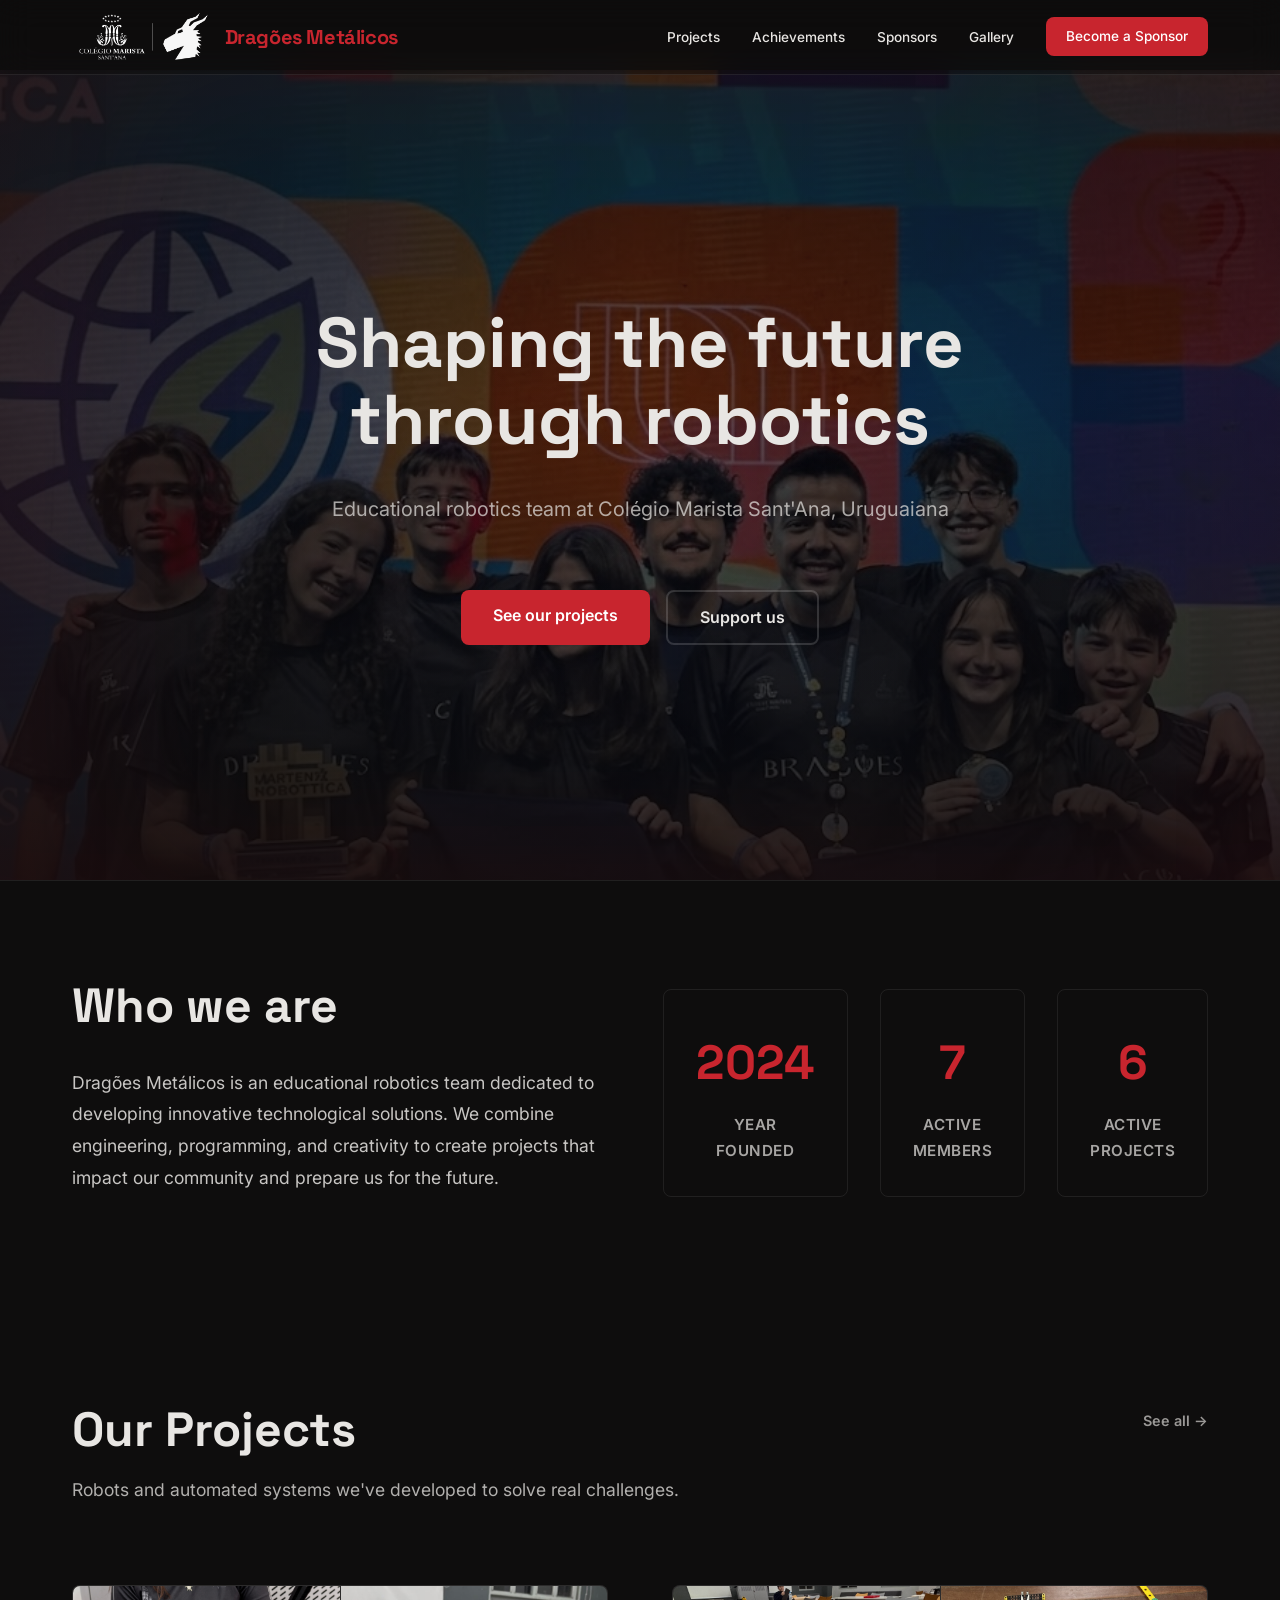
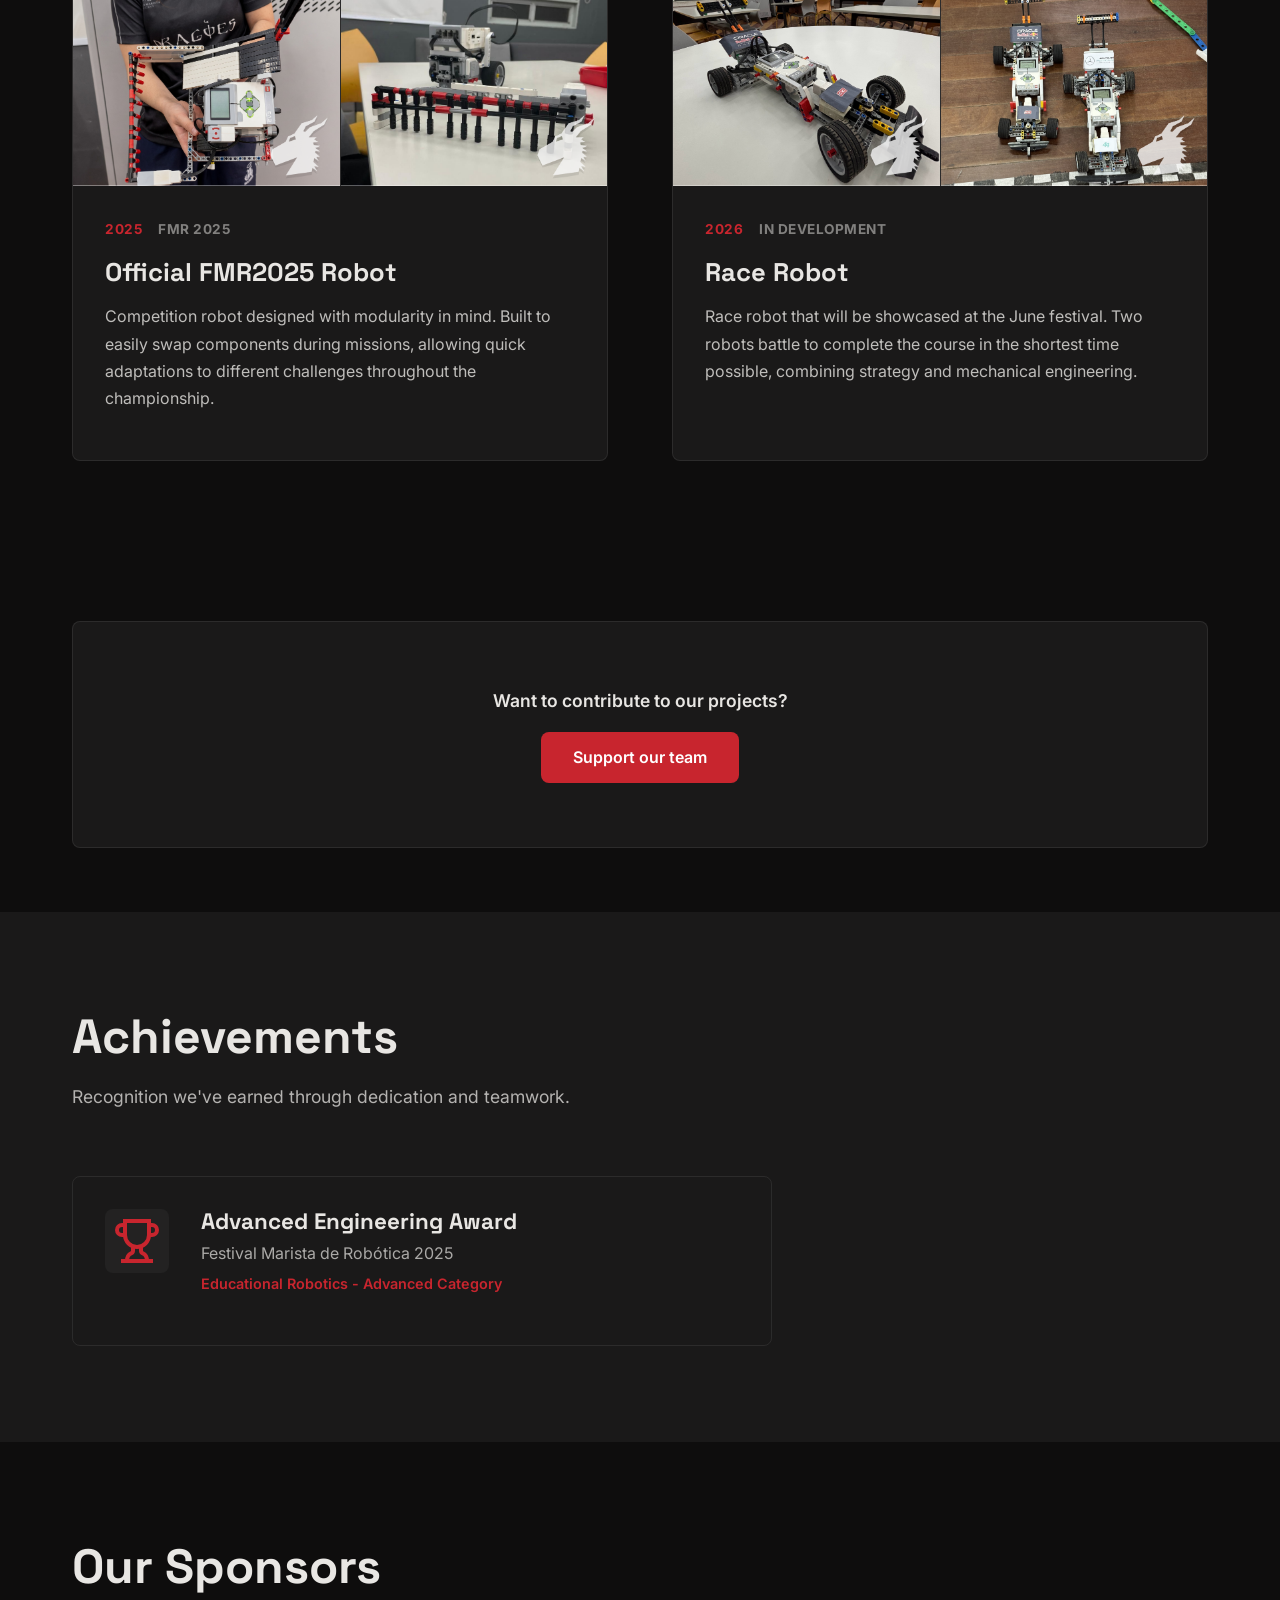
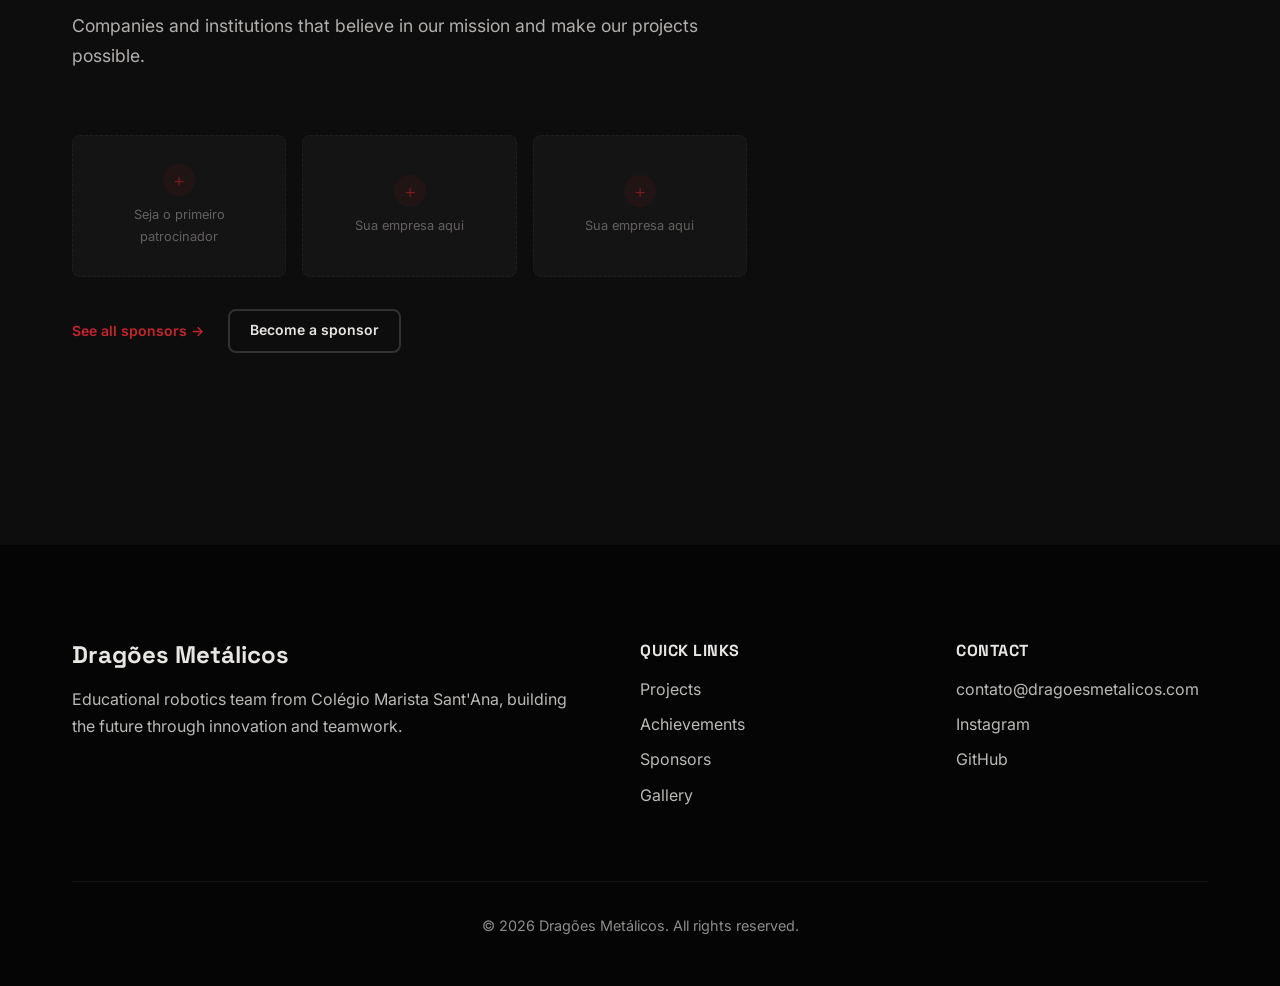
==== index.html @ f0c2a74b "release 2.0 - reestruturação completa do projeto" ====
<!DOCTYPE html>
<html lang="pt-BR">

<head>
    <meta charset="UTF-8">
    <meta name="viewport" content="width=device-width, initial-scale=1.0">
    <title>Dragões Metálicos | Robótica Educacional</title>
    <link rel="preconnect" href="https://fonts.googleapis.com">
    <link rel="preconnect" href="https://fonts.gstatic.com" crossorigin>
    <link
        href="https://fonts.googleapis.com/css2?family=Inter:wght@400;500;600;700&family=Space+Grotesk:wght@500;600;700&display=swap"
        rel="stylesheet">
    <link rel="stylesheet" href="styles.css">
</head>

<body>
    <!-- HEADER -->
    <header class="header">
        <div class="container">
            <nav class="nav">
                <a href="#home" class="logo"><img src="Images/logo/logo+santana2.png" alt="Logo" class="logo-img"
                        onerror="this.style.display='none'">Dragões Metálicos</a>
                <div class="nav-right">
                    <button class="menu-toggle" id="menuToggle" aria-label="Abrir menu" aria-expanded="false"
                        aria-controls="navLinks">
                        <span class="menu-toggle-bar"></span>
                        <span class="menu-toggle-bar"></span>
                        <span class="menu-toggle-bar"></span>
                    </button>
                    <ul class="nav-links" id="navLinks">
                        <li><a href="projects.html" data-en="Projects">Projetos</a></li>
                        <li><a href="#conquistas" data-en="Achievements">Conquistas</a></li>
                        <li><a href="sponsors.html" data-en="Sponsors">Patrocinadores</a></li>
                        <li><a href="gallery.html" data-en="Gallery">Galeria</a></li>
                        <li><a href="sponsors.html" class="nav-cta" data-en="Become a Sponsor">Seja Patrocinador</a>
                        </li>
                    </ul>
                    <div class="geo-badge" id="geoBadge" title="Experiência adaptada automaticamente para sua região / Experience customized for your region.">
                        <span class="geo-icon">🌐</span>
                        <span class="geo-text" id="geoText">Detectando...</span>
                        <span class="geo-status-dot"></span>
                    </div>
                </div>
            </nav>
        </div>
    </header>

    <!-- HERO -->
    <section class="hero" id="home">
        <picture>
            <source media="(max-width: 767px)" srcset="Images/Galeria/mobile-equipe_25.jpg">
            <img src="Images/Galeria/equipe_25.png" alt="Equipe Dragões Metálicos" class="hero-bg-photo">
        </picture>
        <div class="hero-bg-overlay"></div>
        <div class="container">
            <div class="hero-content">
                <h1 class="hero-title" data-en="Shaping the future through robotics">
                    Construindo o futuro através da robótica
                </h1>
                <p class="hero-subtitle" data-en="Educational robotics team at Colégio Marista Sant'Ana, Uruguaiana">
                    Equipe de robótica educacional do Colégio Marista Sant'Ana, Uruguaiana
                </p>
                <div class="hero-cta">
                    <a href="#projetos" class="btn btn-primary" data-en="See our projects">Veja nossos projetos</a>
                    <a href="sponsors.html" class="btn btn-secondary" data-en="Support us">Apoie-nos</a>
                </div>
            </div>
        </div>
    </section>

    <!-- ABOUT -->
    <section class="about">
        <div class="container">
            <div class="about-grid">
                <div class="about-text">
                    <h2 data-en="Who we are">Quem somos</h2>
                    <p
                        data-en="Dragões Metálicos is an educational robotics team dedicated to developing innovative technological solutions. We combine engineering, programming, and creativity to create projects that impact our community and prepare us for the future.">
                        Dragões Metálicos é uma equipe de robótica educacional dedicada ao desenvolvimento de soluções
                        tecnológicas inovadoras. Combinamos engenharia, programação e criatividade para criar projetos
                        que impactam nossa comunidade e nos preparam para o futuro.
                    </p>
                </div>
                <div class="about-stats">
                    <div class="stat-item">
                        <div class="stat-number">2024</div>
                        <div class="stat-label" data-en="Year founded">Ano de fundação</div>
                    </div>
                    <div class="stat-item">
                        <div class="stat-number">7</div>
                        <div class="stat-label" data-en="Active members">Membros ativos</div>
                    </div>
                    <div class="stat-item">
                        <div class="stat-number">6</div>
                        <div class="stat-label" data-en="Active projects">Projetos totais</div>
                    </div>
                </div>
            </div>
        </div>
    </section>


    <!-- PROJECTS -->
    <section class="projects" id="projetos">
        <div class="container">
            <div class="section-header section-header--with-link">
                <div>
                    <h2 class="section-title" data-en="Our Projects">Nossos Projetos</h2>
                    <p class="section-description"
                        data-en="Robots and automated systems we've developed to solve real challenges.">
                        Robôs e sistemas automatizados que desenvolvemos para resolver desafios reais.
                    </p>
                </div>
                <a href="projects.html" class="section-see-all" data-en="See all →">Ver todos →</a>
            </div>

            <div class="projects-grid">
                <!-- Project 1 -->
                <article class="project-card">
                    <div class="project-images">
                        <img src="Images/Galeria/robot_fmr1.png" alt="Visão frontal do robô FMR2025"
                            class="project-image" style="object-fit: cover; width: 100%;">
                        <img src="Images/Galeria/robot_fmr2.png" alt="Detalhe mecânico do robô FMR2025"
                            class="project-image" style="object-fit: cover; width: 100%;">
                    </div>
                    <div class="project-content">
                        <div class="project-meta">
                            <span class="project-year">2025</span>
                            <span class="project-tag">FMR 2025</span>
                        </div>
                        <h3 class="project-title" data-en="Official FMR2025 Robot">Robô oficial FMR2025</h3>
                        <p class="project-description"
                            data-en="Competition robot designed with modularity in mind. Built to easily swap components during missions, allowing quick adaptations to different challenges throughout the championship.">
                            Robô de competição projetado com foco em modularidade. Criado para trocar componentes
                            facilmente durante as missões, permitindo adaptações rápidas aos diferentes desafios do
                            campeonato.
                        </p>
                    </div>
                </article>

                <!-- Project 2 -->
                <article class="project-card">
                    <div class="project-images">
                        <img src="Images/Galeria/robot-f1_1.png" alt="Robô de Corrida F1 na pista" class="project-image"
                            style="object-fit: cover; width: 100%;">
                        <img src="Images/Galeria/robot-f1_2.png" alt="Robô de Corrida F1 em exposição"
                            class="project-image" style="object-fit: cover; width: 100%;">
                    </div>
                    <div class="project-content">
                        <div class="project-meta">
                            <span class="project-year">2026</span>
                            <span class="project-tag" data-en="In development">Em desenvolvimento</span>
                        </div>
                        <h3 class="project-title" data-en="Race Robot">Robô de Corrida</h3>
                        <p class="project-description"
                            data-en="Race robot that will be showcased at the June festival. Two robots battle to complete the course in the shortest time possible, combining strategy and mechanical engineering.">
                            Robô de corrida que será apresentado na festa junina. Dois robôs controlados por controles
                            de videogame correm para completar o percurso no menor tempo possível, combinando estratégia
                            e engenharia mecânica.
                        </p>
                    </div>
                </article>
            </div>

        </div>
    </section>

    <!-- CONTRIBUTE CTA -->
    <section class="contribute-cta-section">
        <div class="container">
            <div class="donors-cta">
                <p data-en="Want to contribute to our projects?">Quer contribuir para nossos projetos?</p>
                <a href="sponsors.html" class="btn btn-primary" data-en="Support our team">Apoie nossa equipe</a>
            </div>
        </div>
    </section>

    <!-- ACHIEVEMENTS -->
    <section class="achievements" id="conquistas">
        <div class="container">
            <div class="section-header">
                <h2 class="section-title" data-en="Achievements">Conquistas</h2>
                <p class="section-description" data-en="Recognition we've earned through dedication and teamwork.">
                    Reconhecimentos que conquistamos através de dedicação e trabalho em equipe.
                </p>
            </div>

            <div class="achievement-card">
                <div class="achievement-icon">
                    <svg width="48" height="48" viewBox="0 0 24 24" fill="none" stroke="currentColor" stroke-width="2">
                        <path d="M6 9H4.5a2.5 2.5 0 0 1 0-5H6"></path>
                        <path d="M18 9h1.5a2.5 2.5 0 0 0 0-5H18"></path>
                        <path d="M4 22h16"></path>
                        <path d="M10 14.66V17c0 .55-.47.98-.97 1.21C7.85 18.75 7 20.24 7 22"></path>
                        <path d="M14 14.66V17c0 .55.47.98.97 1.21C16.15 18.75 17 20.24 17 22"></path>
                        <path d="M18 2H6v7a6 6 0 0 0 12 0V2Z"></path>
                    </svg>
                </div>
                <div class="achievement-content">
                    <h3 class="achievement-title" data-en="Advanced Engineering Award">Prêmio de Engenharia Avançado
                    </h3>
                    <p class="achievement-subtitle">Festival Marista de Robótica 2025</p>
                    <p class="achievement-category" data-en="Educational Robotics - Advanced Category">Robótica
                        Educacional - Categoria Avançado</p>
                </div>
            </div>
        </div>
    </section>

    <!-- SPONSORS -->
    <section class="sponsors" id="patrocinadores">
        <div class="container">
            <div class="section-header">
                <h2 class="section-title" data-en="Our Sponsors">Nossos Patrocinadores</h2>
                <p class="section-description"
                    data-en="Companies and institutions that believe in our mission and make our projects possible.">
                    Empresas e instituições que acreditam em nossa missão e tornam nossos projetos possíveis.
                </p>
            </div>

            <div class="sponsors-flat-grid" id="sponsorsGrid">
                <!--
              COMO ADICIONAR UM PATROCINADOR:
              Substitua um bloco .sponsor-placeholder-card por:

              <a href="https://sitedompatrocinador.com" target="_blank" rel="noopener" class="sponsor-card">
                <img src="caminho/logo.png" alt="Nome do Patrocinador" class="sponsor-logo">
                <span class="sponsor-name">Nome da Empresa</span>
              </a>
            -->
                <a href="sponsors.html" class="sponsor-placeholder-card">
                    <span class="sponsor-plus">+</span>
                    <span>Seja o primeiro patrocinador</span>
                </a>
                <a href="sponsors.html" class="sponsor-placeholder-card">
                    <span class="sponsor-plus">+</span>
                    <span>Sua empresa aqui</span>
                </a>
                <a href="sponsors.html" class="sponsor-placeholder-card">
                    <span class="sponsor-plus">+</span>
                    <span>Sua empresa aqui</span>
                </a>
            </div>

            <div class="sponsors-flat-footer">
                <a href="sponsors.html" class="sponsors-see-all" data-en="See all sponsors →">Ver página de
                    patrocinadores →</a>
                <a href="sponsors.html" class="btn btn-secondary"
                    style="font-size:0.875rem; padding:0.6rem 1.25rem; width:auto;" data-en="Become a sponsor">Quero
                    patrocinar</a>
            </div>
        </div>
    </section>



    <!-- FOOTER -->
    <footer class="footer">
        <div class="container">
            <div class="footer-grid">
                <div class="footer-column">
                    <h3 class="footer-title">Dragões Metálicos</h3>
                    <p
                        data-en="Educational robotics team from Colégio Marista Sant'Ana, building the future through innovation and teamwork.">
                        Equipe de robótica educacional do Colégio Marista Sant'Ana, construindo o futuro através da
                        inovação e trabalho em equipe.
                    </p>
                </div>
                <div class="footer-column">
                    <h4 data-en="Quick Links">Links Rápidos</h4>
                    <ul>
                        <li><a href="#projetos" data-en="Projects">Projetos</a></li>
                        <li><a href="#conquistas" data-en="Achievements">Conquistas</a></li>
                        <li><a href="sponsors.html" data-en="Sponsors">Patrocinadores</a></li>
                        <li><a href="gallery.html" data-en="Gallery">Galeria</a></li>
                    </ul>
                </div>
                <div class="footer-column">
                    <h4 data-en="Contact">Contato</h4>
                    <ul>
                        <li><a href="mailto:contato@dragoesmetalicos.com">contato@dragoesmetalicos.com</a></li>
                        <li><a href="https://www.instagram.com/roboticasantana/" target="_blank"
                                rel="noopener noreferrer" data-en="Instagram">Instagram</a></li>
                        <li><a href="https://github.com/Dragoes-Metalicos" target="_blank" rel="noopener noreferrer"
                                data-en="GitHub">GitHub</a></li>
                    </ul>
                </div>
            </div>
            <div class="footer-bottom">
                <p data-en="© 2026 Dragões Metálicos. All rights reserved.">© 2026 Dragões Metálicos. Todos os direitos
                    reservados.</p>
            </div>
        </div>
    </footer>

    <script src="script.js"></script>
</body>

</html>
---- styles.css ----
/* ================================
   DRAGÕES METÁLICOS - STYLESHEET
   Clean, modern, minimalist design
   ================================ */

:root {
    --color-bg: #0E0D0D;
    --color-surface: #1A1919;
    --color-surface-alt: #232222;
    --color-text: #E8E6E3;
    --color-text-muted: #9A9896;
    --color-primary: #C8252E;
    --color-secondary: #E03A42;
    --color-border: rgba(255, 255, 255, 0.08);
    --color-border-strong: rgba(255, 255, 255, 0.15);

    --font-body: 'Inter', -apple-system, BlinkMacSystemFont, sans-serif;
    --font-display: 'Space Grotesk', -apple-system, BlinkMacSystemFont, sans-serif;

    --spacing-xs: 0.5rem;
    --spacing-sm: 1rem;
    --spacing-md: 2rem;
    --spacing-lg: 4rem;
    --spacing-xl: 6rem;

    --radius: 8px;
    --transition: all 0.3s cubic-bezier(0.4, 0, 0.2, 1);
}

* {
    margin: 0;
    padding: 0;
    box-sizing: border-box;
}

html {
    scroll-behavior: smooth;
}

body {
    font-family: var(--font-body);
    background: var(--color-bg);
    color: var(--color-text);
    line-height: 1.7;
    font-size: 16px;
    overflow-x: hidden;
}

.container {
    max-width: 1200px;
    margin: 0 auto;
    padding: 0 2rem;
}

/* ================================
   TYPOGRAPHY
   ================================ */

h1,
h2,
h3,
h4,
h5,
h6 {
    font-family: var(--font-display);
    font-weight: 700;
    line-height: 1.2;
    color: var(--color-text);
}

h2 {
    font-size: clamp(2rem, 5vw, 3rem);
    margin-bottom: var(--spacing-sm);
}

h3 {
    font-size: clamp(1.5rem, 3vw, 2rem);
}

p {
    margin-bottom: var(--spacing-sm);
}

/* ================================
   HEADER & NAVIGATION
   ================================ */

.header {
    position: fixed;
    top: 0;
    width: 100%;
    background: rgba(14, 13, 13, 0.05);
    backdrop-filter: blur(16px);
    border-bottom: 1px solid var(--color-border);
    z-index: 1000;
    padding: 0.8rem 0;
}

.nav {
    display: flex;
    justify-content: space-between;
    align-items: center;
    gap: var(--spacing-md);
}

.logo {
    font-family: var(--font-display);
    font-size: 1.25rem;
    font-weight: 700;
    color: var(--color-primary);
    text-decoration: none;
    letter-spacing: -0.02em;
    display: inline-flex;
    align-items: center;
    gap: 0.5rem;
}



.logo-img {
    height: 3rem;
    width: auto;
    object-fit: contain;
    border-radius: 4px;
}

.nav-cta-icon {
    height: 16px;
    width: auto;
    object-fit: contain;
    margin-right: 6px;
    vertical-align: middle;
    border-radius: 2px;
}

.nav-right {
    display: flex;
    align-items: center;
    gap: var(--spacing-md);
}

.nav-links {
    display: flex;
    gap: var(--spacing-md);
    list-style: none;
    align-items: center;
}

.nav-links a {
    color: var(--color-text);
    text-decoration: none;
    font-size: 0.85rem;
    font-weight: 500;
    transition: var(--transition);
    position: relative;
}

.nav-links a:hover {
    color: var(--color-primary);
}

/* LIVE Badge */
.live-badge {
    display: inline-flex;
    align-items: center;
    gap: 5px;
    background: #FF1A1A;
    color: #fff;
    font-size: 0.65rem;
    font-weight: 800;
    padding: 2px 8px;
    border-radius: 4px;
    letter-spacing: 1px;
    text-transform: uppercase;
    margin-left: 6px;
    vertical-align: middle;
    position: relative;
    animation: live-glow 2s ease-in-out infinite;
    box-shadow: 0 0 8px rgba(255, 26, 26, 0.6);
}

.live-badge::before {
    content: '';
    width: 6px;
    height: 6px;
    background: #fff;
    border-radius: 50%;
    animation: live-pulse 1.2s ease-in-out infinite;
}

@keyframes live-pulse {

    0%,
    100% {
        opacity: 1;
        transform: scale(1);
    }

    50% {
        opacity: 0.4;
        transform: scale(0.7);
    }
}

@keyframes live-glow {

    0%,
    100% {
        box-shadow: 0 0 8px rgba(255, 26, 26, 0.6);
    }

    50% {
        box-shadow: 0 0 16px rgba(255, 26, 26, 0.9), 0 0 32px rgba(255, 26, 26, 0.4);
    }
}

.nav-links a:not(.nav-cta)::after {
    content: '';
    position: absolute;
    bottom: -4px;
    left: 0;
    width: 0;
    height: 2px;
    background: var(--color-primary);
    transition: width 0.3s ease;
}

.nav-links a:not(.nav-cta):hover::after {
    width: 100%;
}

.nav-cta {
    background: var(--color-primary);
    color: white !important;
    padding: 0.5rem 1.25rem;
    border-radius: var(--radius);
    font-weight: 600;
    display: inline-flex;
    align-items: center;
    gap: 0.4rem;
}

.nav-cta:hover {
    background: var(--color-secondary);
    transform: translateY(-1px);
}

.nav-cta::after {
    display: none;
}

/* ================================
   HAMBURGER MENU TOGGLE
   ================================ */

.menu-toggle {
    display: none;
    flex-direction: column;
    justify-content: center;
    gap: 5px;
    background: transparent;
    border: none;
    cursor: pointer;
    padding: 6px;
    border-radius: var(--radius);
    transition: var(--transition);
    z-index: 1100;
    order: -1;
}

.menu-toggle-bar {
    display: block;
    width: 22px;
    height: 2px;
    background: var(--color-text);
    border-radius: 2px;
    transition: transform 0.35s cubic-bezier(0.4, 0, 0.2, 1), opacity 0.25s ease;
    transform-origin: center;
}

.menu-toggle[aria-expanded="true"] .menu-toggle-bar:nth-child(1) {
    transform: translateY(7px) rotate(45deg);
}

.menu-toggle[aria-expanded="true"] .menu-toggle-bar:nth-child(2) {
    opacity: 0;
    transform: scaleX(0);
}

.menu-toggle[aria-expanded="true"] .menu-toggle-bar:nth-child(3) {
    transform: translateY(-7px) rotate(-45deg);
}

.geo-badge {
    display: none !important;
    align-items: center;
    gap: 8px;
    background: rgba(255, 255, 255, 0.03);
    backdrop-filter: blur(8px);
    border: 1px solid rgba(255, 255, 255, 0.08);
    padding: 0.45rem 0.9rem;
    border-radius: 50px;
    font-family: var(--font-body);
    font-size: 0.85rem;
    font-weight: 500;
    color: var(--color-text);
    transition: var(--transition);
    position: relative;
    box-shadow: 0 4px 12px rgba(0, 0, 0, 0.1);
    user-select: none;
}

.geo-badge:hover {
    border-color: rgba(200, 37, 46, 0.4);
    box-shadow: 0 4px 16px rgba(200, 37, 46, 0.15);
    background: rgba(255, 255, 255, 0.05);
}

.geo-icon {
    font-size: 0.95rem;
    display: flex;
    align-items: center;
    justify-content: center;
}

.geo-text {
    opacity: 0.85;
    font-weight: 500;
}

.geo-status-dot {
    width: 6px;
    height: 6px;
    background-color: #22c55e;
    border-radius: 50%;
    display: inline-block;
    box-shadow: 0 0 8px #22c55e;
    position: relative;
}

.geo-status-dot::after {
    content: '';
    position: absolute;
    top: 50%;
    left: 50%;
    transform: translate(-50%, -50%);
    width: 10px;
    height: 10px;
    background-color: rgba(34, 197, 94, 0.4);
    border-radius: 50%;
    animation: geo-pulse 1.8s infinite ease-in-out;
}

@keyframes geo-pulse {
    0% {
        transform: translate(-50%, -50%) scale(0.6);
        opacity: 1;
    }
    100% {
        transform: translate(-50%, -50%) scale(2);
        opacity: 0;
    }
}

/* ================================
   HERO SECTION
   ================================ */

.hero {
    margin-top: 70px;
    min-height: 90vh;
    display: flex;
    align-items: center;
    padding: var(--spacing-xl) 0;
    position: relative;
    overflow: hidden;
    /* Fallback escuro enquanto sem foto */
    background: linear-gradient(135deg, #0E0D0D 0%, #1a0608 60%, #0E0D0D 100%);
}

/* Foto de fundo do hero */
.hero-bg-photo {
    position: absolute;
    inset: 0;
    width: 100%;
    height: 100%;
    object-fit: cover;
    object-position: center top;
    z-index: 0;
    filter: brightness(0.45) saturate(0.8);
    transition: filter 0.4s ease;
}

/* Gradient overlay — escurece bordas e base, cleareia o centro */
.hero-bg-overlay {
    position: absolute;
    inset: 0;
    z-index: 1;
    background:
        linear-gradient(to bottom,
            rgba(14,13,13,0.55) 0%,
            rgba(14,13,13,0.15) 40%,
            rgba(14,13,13,0.45) 80%,
            rgba(14,13,13,0.80) 100%),
        linear-gradient(to right,
            rgba(14,13,13,0.6) 0%,
            transparent 50%,
            rgba(14,13,13,0.3) 100%);
    /* Tint vermelho sutil nas bordas laterais */
    box-shadow: inset 120px 0 160px rgba(200,37,46,0.06),
                inset -120px 0 160px rgba(200,37,46,0.04);
}

/* Container fica acima do overlay */
.hero .container {
    position: relative;
    z-index: 2;
}

/* Two-column split layout */
.hero-layout {
    display: grid;
    grid-template-columns: 1fr 1fr;
    gap: var(--spacing-lg);
    align-items: center;
    width: 100%;
}

.hero-content {
    max-width: 680px;
    text-align: center;
    margin: 0 auto;
}

.hero-title {
    font-size: clamp(2.5rem, 5.5vw, 4.5rem);
    font-weight: 700;
    line-height: 1.1;
    margin-bottom: var(--spacing-md);
    color: var(--color-text);
}

.hero-subtitle {
    font-size: clamp(1rem, 2vw, 1.25rem);
    color: var(--color-text);
    opacity: 0.7;
    margin-bottom: var(--spacing-lg);
    font-weight: 400;
}

.hero-cta {
    display: flex;
    gap: var(--spacing-sm);
    flex-wrap: wrap;
    justify-content: center;
}

/* Photo side */
.hero-image-wrapper {
    display: flex;
    justify-content: center;
    align-items: center;
}

.hero-image-frame {
    position: relative;
    border-radius: 16px;
    overflow: hidden;
    border: 1px solid var(--color-border-strong);
    box-shadow:
        0 0 0 1px rgba(200, 37, 46, 0.25),
        0 8px 40px rgba(0, 0, 0, 0.6),
        0 0 80px rgba(200, 37, 46, 0.08);
    transition: var(--transition);
    width: 100%;
    max-width: 540px;
}

.hero-image-frame:hover {
    box-shadow:
        0 0 0 1px rgba(200, 37, 46, 0.5),
        0 16px 56px rgba(0, 0, 0, 0.7),
        0 0 120px rgba(200, 37, 46, 0.15);
    transform: translateY(-4px);
}

/* Red glow accent line on top */
.hero-image-frame::before {
    content: '';
    position: absolute;
    top: 0;
    left: 0;
    right: 0;
    height: 3px;
    background: linear-gradient(90deg, transparent, var(--color-primary), transparent);
    z-index: 2;
}

.hero-team-photo {
    width: 100%;
    height: auto;
    display: block;
    aspect-ratio: 4/3;
    object-fit: cover;
}

.hero-image-caption {
    position: absolute;
    bottom: 0;
    left: 0;
    right: 0;
    padding: 0.6rem 1rem;
    background: linear-gradient(to top, rgba(14, 13, 13, 0.92) 0%, transparent 100%);
    font-size: 0.8rem;
    font-weight: 600;
    color: var(--color-text-muted);
    letter-spacing: 0.5px;
    text-align: right;
}

/* ================================
   BUTTONS
   ================================ */

.btn {
    display: inline-block;
    padding: 0.9rem 2rem;
    font-family: var(--font-body);
    font-size: 1rem;
    font-weight: 600;
    text-decoration: none;
    border-radius: var(--radius);
    transition: var(--transition);
    border: none;
    cursor: pointer;
    min-height: 44px;
    line-height: 1.4;
}

.btn-primary {
    background: var(--color-primary);
    color: white;
}

.btn-primary:hover {
    background: var(--color-secondary);
    transform: translateY(-2px);
    box-shadow: 0 4px 12px rgba(106, 16, 21, 0.3);
}

.btn-secondary {
    background: transparent;
    color: var(--color-text);
    border: 2px solid var(--color-border-strong);
}

.btn-secondary:hover {
    border-color: var(--color-primary);
    color: var(--color-primary);
}

.btn-block {
    width: 100%;
    text-align: center;
}

/* ================================
   ABOUT SECTION
   ================================ */

.about {
    padding: var(--spacing-xl) 0;
    border-top: 1px solid var(--color-border);
}

.about-grid {
    display: grid;
    grid-template-columns: 1fr 1fr;
    gap: var(--spacing-lg);
    align-items: center;
}

.about-text h2 {
    margin-bottom: var(--spacing-md);
}

.about-text p {
    font-size: 1.1rem;
    line-height: 1.8;
    opacity: 0.85;
}

.about-stats {
    display: grid;
    grid-template-columns: repeat(3, 1fr);
    gap: var(--spacing-md);
}

.stat-item {
    padding: var(--spacing-md);
    border: 1px solid var(--color-border);
    border-radius: var(--radius);
    text-align: center;
    transition: var(--transition);
}

.stat-item:hover {
    border-color: var(--color-primary);
    background: var(--color-surface);
}

.stat-number {
    font-family: var(--font-display);
    font-size: 3rem;
    font-weight: 700;
    color: var(--color-primary);
    margin-bottom: 0.5rem;
}

.stat-label {
    font-size: 0.95rem;
    opacity: 0.7;
    text-transform: uppercase;
    letter-spacing: 0.5px;
    font-weight: 600;
}

/* ================================
   CONTRIBUTE CTA
   ================================ */

.contribute-cta-section {
    padding: var(--spacing-lg) 0;
}

.contribute-cta-section .donors-cta {
    text-align: center;
    padding: var(--spacing-lg);
    background: var(--color-surface);
    border: 1px solid var(--color-border);
    border-radius: var(--radius);
}

/* ================================
   SECTIONS
   ================================ */

.section-header {
    max-width: 700px;
    margin-bottom: var(--spacing-lg);
}

.section-header--with-link {
    max-width: 100%;
    display: flex;
    justify-content: space-between;
    align-items: flex-start;
    gap: var(--spacing-md);
}

.section-header--with-link > div {
    max-width: 700px;
}

.section-see-all {
    color: var(--color-text-muted);
    text-decoration: none;
    font-size: 0.9rem;
    font-weight: 600;
    white-space: nowrap;
    transition: var(--transition);
    padding-top: 0.5rem;
}

.section-see-all:hover {
    color: var(--color-primary);
}

.section-title {
    font-size: clamp(2rem, 5vw, 3rem);
    margin-bottom: var(--spacing-sm);
}

.section-description {
    font-size: 1.1rem;
    opacity: 0.75;
    line-height: 1.7;
}

/* ================================
   PROJECTS
   ================================ */

.projects {
    padding: var(--spacing-xl) 0;
}

.projects-grid {
    display: grid;
    grid-template-columns: repeat(auto-fit, minmax(500px, 1fr));
    gap: var(--spacing-lg);
}

.project-card {
    border: 1px solid var(--color-border);
    border-radius: var(--radius);
    overflow: hidden;
    transition: var(--transition);
    background: var(--color-surface);
}

.project-card:hover {
    transform: translateY(-4px);
    box-shadow: 0 8px 24px rgba(0, 0, 0, 0.3);
    border-color: var(--color-primary);
}

.project-images {
    display: grid;
    grid-template-columns: 1fr 1fr;
    gap: 1px;
    background: var(--color-border);
}

.project-image {
    aspect-ratio: 4/3;
    display: flex;
    align-items: center;
    justify-content: center;
    position: relative;
}

.project-image::before {
    content: 'Image';
    color: rgba(255, 255, 255, 0.3);
    font-size: 0.9rem;
    font-weight: 600;
}

.project-content {
    padding: var(--spacing-md);
}

.project-meta {
    display: flex;
    gap: var(--spacing-sm);
    margin-bottom: var(--spacing-sm);
}

.project-year,
.project-tag {
    font-size: 0.85rem;
    font-weight: 700;
    text-transform: uppercase;
    letter-spacing: 0.5px;
}

.project-year {
    color: var(--color-primary);
}

.project-tag {
    color: var(--color-text);
    opacity: 0.5;
}

.project-title {
    font-size: 1.6rem;
    margin-bottom: var(--spacing-sm);
}

.project-description {
    opacity: 0.8;
    line-height: 1.7;
}

.projects-footer {
    text-align: center;
    margin-top: var(--spacing-lg);
}

/* ================================
   ACHIEVEMENTS
   ================================ */

.achievements {
    padding: var(--spacing-xl) 0;
    background: var(--color-surface);
}

.achievement-card {
    display: flex;
    gap: var(--spacing-md);
    padding: var(--spacing-md);
    border: 1px solid var(--color-border);
    border-radius: var(--radius);
    align-items: flex-start;
    max-width: 700px;
    transition: var(--transition);
}

.achievement-card:hover {
    border-color: var(--color-primary);
    background: var(--color-surface-alt);
}

.achievement-icon {
    flex-shrink: 0;
    width: 64px;
    height: 64px;
    display: flex;
    align-items: center;
    justify-content: center;
    background: var(--color-surface-alt);
    border-radius: var(--radius);
    color: var(--color-primary);
}

.achievement-content {
    flex: 1;
}

.achievement-title {
    font-size: 1.4rem;
    margin-bottom: 0.3rem;
}

.achievement-subtitle {
    font-size: 1rem;
    opacity: 0.7;
    margin-bottom: 0.3rem;
}

.achievement-category {
    font-size: 0.9rem;
    color: var(--color-primary);
    font-weight: 600;
}

/* ================================
   SPONSORS
   ================================ */

.sponsors {
    padding: var(--spacing-xl) 0;
}

.sponsors-tiers {
    display: flex;
    flex-direction: column;
    gap: var(--spacing-lg);
}

.tier-section {
    border: 1px solid var(--color-border);
    border-radius: var(--radius);
    padding: var(--spacing-md);
    background: var(--color-surface);
}

.tier-title {
    font-size: 1.3rem;
    margin-bottom: var(--spacing-md);
    display: flex;
    align-items: center;
    gap: var(--spacing-sm);
}

.tier-icon {
    font-size: 1.5rem;
}

.sponsors-grid {
    display: grid;
    grid-template-columns: repeat(auto-fill, minmax(200px, 1fr));
    gap: var(--spacing-md);
}

.sponsor-placeholder {
    aspect-ratio: 2/1;
    border: 2px dashed var(--color-border);
    border-radius: var(--radius);
    display: flex;
    align-items: center;
    justify-content: center;
    text-align: center;
    padding: var(--spacing-sm);
    opacity: 0.6;
    transition: var(--transition);
}

.sponsor-placeholder:hover {
    border-color: var(--color-primary);
    opacity: 1;
}

.sponsor-placeholder p {
    font-size: 0.9rem;
    font-weight: 600;
    margin: 0;
}

/* ================================
   DONORS
   ================================ */

.donors {
    padding: var(--spacing-xl) 0;
    background: var(--color-surface);
}

.donors-table-container {
    overflow-x: auto;
    border: 1px solid var(--color-border);
    border-radius: var(--radius);
    margin-bottom: var(--spacing-md);
}

.donors-table {
    width: 100%;
    border-collapse: collapse;
    background: var(--color-surface);
}

.donors-table thead {
    background: var(--color-surface-alt);
    border-bottom: 1px solid var(--color-border);
}

.donors-table th {
    padding: var(--spacing-sm) var(--spacing-md);
    text-align: left;
    font-weight: 700;
    font-size: 0.9rem;
    text-transform: uppercase;
    letter-spacing: 0.5px;
}

.donors-table td {
    padding: var(--spacing-sm) var(--spacing-md);
    border-bottom: 1px solid var(--color-border);
}

.donors-table tbody tr:last-child td {
    border-bottom: none;
}

.donors-table tbody tr:hover {
    background: var(--color-surface-alt);
}

.loading-message {
    text-align: center;
    opacity: 0.6;
    font-style: italic;
}

.donors-cta {
    text-align: center;
    padding: var(--spacing-md);
    background: var(--color-surface-alt);
    border-radius: var(--radius);
}

.donors-cta p {
    margin-bottom: var(--spacing-sm);
    font-size: 1.1rem;
    font-weight: 600;
}

/* ================================
   BECOME A SPONSOR
   ================================ */

.become-sponsor {
    padding: var(--spacing-xl) 0;
}

.sponsor-form-wrapper {
    max-width: 700px;
    margin: 0 auto;
}

.sponsor-form-header {
    text-align: center;
    margin-bottom: var(--spacing-lg);
}

.sponsor-form-header h2 {
    margin-bottom: var(--spacing-sm);
}

.sponsor-form-header p {
    font-size: 1.1rem;
    opacity: 0.75;
}

.sponsor-form {
    background: var(--color-surface);
    padding: var(--spacing-lg);
    border: 1px solid var(--color-border);
    border-radius: var(--radius);
}

.form-row {
    display: grid;
    grid-template-columns: 1fr 1fr;
    gap: var(--spacing-md);
}

.form-group {
    margin-bottom: var(--spacing-md);
}

.form-group label {
    display: block;
    margin-bottom: var(--spacing-xs);
    font-weight: 600;
    font-size: 0.95rem;
}

.form-group input,
.form-group select,
.form-group textarea {
    width: 100%;
    padding: 0.8rem;
    border: 1px solid var(--color-border-strong);
    border-radius: var(--radius);
    font-family: var(--font-body);
    font-size: 1rem;
    /* ≥16px prevents iOS auto-zoom */
    transition: var(--transition);
    background: var(--color-surface-alt);
    color: var(--color-text);
    min-height: 44px;
    /* touch-friendly tap target */
}

.form-group input:focus,
.form-group select:focus,
.form-group textarea:focus {
    outline: none;
    border-color: var(--color-primary);
    box-shadow: 0 0 0 3px rgba(106, 16, 21, 0.1);
}

.form-group textarea {
    resize: vertical;
}

/* ================================
   FOOTER
   ================================ */

.footer {
    background: #050505;
    color: var(--color-text);
    padding: var(--spacing-xl) 0 var(--spacing-md);
    margin-top: var(--spacing-xl);
}

.footer-grid {
    display: grid;
    grid-template-columns: 2fr 1fr 1fr;
    gap: var(--spacing-lg);
    margin-bottom: var(--spacing-lg);
}

.footer-title {
    font-family: var(--font-display);
    font-size: 1.5rem;
    color: var(--color-text);
    margin-bottom: var(--spacing-sm);
}

.footer-column h4 {
    margin-bottom: var(--spacing-sm);
    font-size: 1rem;
    text-transform: uppercase;
    letter-spacing: 0.5px;
    color: var(--color-text);
}

.footer-column p {
    opacity: 0.8;
    line-height: 1.7;
}

.footer-column ul {
    list-style: none;
}

.footer-column ul li {
    margin-bottom: 0.5rem;
}

.footer-column a {
    color: var(--color-text);
    text-decoration: none;
    opacity: 0.8;
    transition: var(--transition);
}

.footer-column a:hover {
    opacity: 1;
    color: white;
}

.footer-bottom {
    padding-top: var(--spacing-md);
    border-top: 1px solid rgba(255, 255, 255, 0.1);
    text-align: center;
    opacity: 0.6;
    font-size: 0.9rem;
}

/* ================================
   TEAM PHOTO SECTION
   ================================ */

.team-photo-section {
  padding: var(--spacing-xl) 0;
  border-top: 1px solid var(--color-border);
}

.team-photo-wrapper {
  border-radius: 12px;
  overflow: hidden;
  border: 1px solid var(--color-border);
  background: var(--color-surface);
}

.team-photo {
  margin: 0;
  position: relative;
}

.team-photo img {
  width: 100%;
  display: block;
  max-height: 540px;
  object-fit: cover;
  filter: brightness(0.9);
  transition: filter 0.4s ease;
}

.team-photo:hover img {
  filter: brightness(1);
}

.team-photo-caption {
  position: absolute;
  bottom: 0; left: 0; right: 0;
  background: linear-gradient(to top, rgba(0,0,0,0.75) 0%, transparent 100%);
  padding: 2rem;
  display: flex;
  align-items: flex-end;
  justify-content: space-between;
  flex-wrap: wrap;
  gap: 0.75rem;
}

.team-photo-title {
  display: block;
  font-family: var(--font-display);
  font-size: 1.15rem;
  font-weight: 700;
  color: #fff;
}

.team-photo-sub {
  display: block;
  font-size: 0.8rem;
  color: rgba(255,255,255,0.65);
  margin-top: 3px;
}

.team-photo-link {
  font-size: 0.8rem;
  color: rgba(255,255,255,0.75);
  text-decoration: none;
  border: 1px solid rgba(255,255,255,0.3);
  padding: 6px 14px;
  border-radius: 20px;
  transition: var(--transition);
  white-space: nowrap;
}

.team-photo-link:hover {
  background: rgba(255,255,255,0.1);
  color: #fff;
}

.team-photo-placeholder {
  min-height: 320px;
  display: flex;
  flex-direction: column;
  align-items: center;
  justify-content: center;
  gap: 1rem;
  color: var(--color-text-muted);
  font-size: 0.9rem;
  text-align: center;
  padding: 3rem 2rem;
}

.team-photo-placeholder p {
  opacity: 0.6;
  line-height: 1.6;
  margin: 0;
}

.team-photo-placeholder code {
  background: var(--color-surface-alt);
  padding: 2px 7px;
  border-radius: 4px;
  font-size: 0.8rem;
  color: var(--color-primary);
}

/* ================================
   SPONSORS — FLAT GRID (sem tiers)
   ================================ */

.sponsors-flat-grid {
  display: grid;
  grid-template-columns: repeat(auto-fill, minmax(180px, 1fr));
  gap: 1rem;
  margin-bottom: var(--spacing-md);
}

.sponsor-card {
  background: var(--color-surface);
  border: 1px solid var(--color-border);
  border-radius: var(--radius);
  padding: 1.75rem 1.25rem;
  display: flex;
  flex-direction: column;
  align-items: center;
  justify-content: center;
  gap: 0.75rem;
  text-decoration: none;
  transition: var(--transition);
  min-height: 120px;
}

.sponsor-card:hover {
  border-color: var(--color-primary);
  background: var(--color-surface-alt);
  transform: translateY(-2px);
}

.sponsor-logo {
  max-width: 120px;
  max-height: 52px;
  object-fit: contain;
  filter: grayscale(1) brightness(0.75);
  transition: filter 0.3s ease;
}

.sponsor-card:hover .sponsor-logo {
  filter: grayscale(0) brightness(1);
}

.sponsor-name {
  font-family: var(--font-display);
  font-size: 0.85rem;
  font-weight: 600;
  color: var(--color-text-muted);
  text-align: center;
  transition: color 0.3s;
}

.sponsor-card:hover .sponsor-name {
  color: var(--color-text);
}

.sponsor-placeholder-card {
  background: var(--color-surface);
  border: 1px dashed var(--color-border);
  border-radius: var(--radius);
  padding: 1.75rem 1.25rem;
  display: flex;
  flex-direction: column;
  align-items: center;
  justify-content: center;
  gap: 0.5rem;
  text-decoration: none;
  min-height: 120px;
  transition: var(--transition);
  color: var(--color-text-muted);
  font-size: 0.8rem;
  text-align: center;
  opacity: 0.6;
}

.sponsor-placeholder-card:hover {
  border-color: var(--color-primary);
  opacity: 1;
}

.sponsor-plus {
  width: 32px;
  height: 32px;
  border-radius: 50%;
  background: rgba(200, 37, 46, 0.12);
  display: flex;
  align-items: center;
  justify-content: center;
  color: var(--color-primary);
  font-size: 1.2rem;
  font-weight: 300;
  line-height: 1;
}

.sponsors-flat-footer {
  display: flex;
  align-items: center;
  gap: 1.5rem;
  flex-wrap: wrap;
  margin-top: var(--spacing-sm);
}

.sponsors-see-all {
  font-size: 0.875rem;
  color: var(--color-primary);
  text-decoration: none;
  font-weight: 600;
  transition: var(--transition);
}

.sponsors-see-all:hover {
  text-decoration: underline;
}

/* ================================
   RESPONSIVE
   ================================ */

@media (max-width: 968px) {
    .about-grid {
        grid-template-columns: 1fr;
    }

    .projects-grid {
        grid-template-columns: 1fr;
    }

    /* Stats: horizontal row on mobile */
    .about-stats {
        display: flex;
        justify-content: center;
        gap: var(--spacing-sm);
    }

    .stat-item {
        padding: var(--spacing-sm);
        flex: 0 1 auto;
        min-width: 0;
    }

    .stat-number {
        font-size: 2rem;
    }

    .stat-label {
        font-size: 0.75rem;
    }

    .footer-grid {
        grid-template-columns: 1fr;
    }
}

@media (max-width: 768px) {
    .container {
        padding: 0 1rem;
    }

    /* ── Hamburger visible, links hidden by default ── */
    .menu-toggle {
        display: flex;
    }

    .nav-links {
        display: none;
        flex-direction: column;
        position: absolute;
        top: 100%;
        left: 0;
        right: 0;
        background: rgba(14, 13, 13, 0.98);
        backdrop-filter: blur(16px);
        border-bottom: 1px solid var(--color-border);
        padding: var(--spacing-sm) 0;
        gap: 0;
        z-index: 999;
    }

    .nav-links.is-open {
        display: flex;
    }

    .nav-links li {
        width: 100%;
    }

    .nav-links li a {
        display: flex;
        align-items: center;
        padding: 0.85rem 1.5rem;
        font-size: 1rem;
        border-bottom: 1px solid var(--color-border);
        min-height: 44px;
    }

    .nav-links li:last-child a {
        border-bottom: none;
    }

    .nav-links a:not(.nav-cta)::after {
        display: none;
        /* hide underline animation inside menu */
    }

    .nav-cta {
        margin: 0.5rem 1.5rem;
        text-align: center;
        justify-content: center;
    }

    /* ── Hero ── */
    .hero {
        margin-top: 65px;
        min-height: 70vh;
        padding: var(--spacing-lg) 0;
    }

    .hero-bg-photo {
        object-fit: contain;
        object-position: center center;
        background: #0E0D0D;
        filter: brightness(0.5) saturate(0.85);
    }

    .hero-cta {
        flex-direction: column;
    }

    /* Only full-width inside hero CTA, not globally every btn */
    .hero-cta .btn {
        width: 100%;
        text-align: center;
    }

    /* ── Form ── */
    .form-row {
        grid-template-columns: 1fr;
    }

    .sponsor-form {
        padding: var(--spacing-md);
    }

    /* ── Stats: keep horizontal on small phones ── */
    .about-stats {
        gap: 0.5rem;
    }

    .stat-item {
        padding: 0.6rem 0.5rem;
    }

    .stat-number {
        font-size: 1.6rem;
    }

    .stat-label {
        font-size: 0.65rem;
    }

    /* ── Team photo ── */
    .team-photo-caption {
        padding: 1rem;
        flex-direction: column;
        align-items: flex-start;
    }

    /* ── Sponsors flat ── */
    .sponsors-flat-grid {
        grid-template-columns: repeat(auto-fill, minmax(140px, 1fr));
    }

    .sponsors-flat-footer {
        flex-direction: column;
        align-items: flex-start;
    }
}

@media (max-width: 600px) {
    .projects-grid {
        grid-template-columns: 1fr;
    }

    /* Stack stats into single column on very small screens */
    .about-stats {
        grid-template-columns: 1fr;
    }

    .about-stats .stat-item:last-child {
        grid-column: auto;
    }

    /* Ensure table never overflows */
    .donors-table-container {
        -webkit-overflow-scrolling: touch;
    }
}
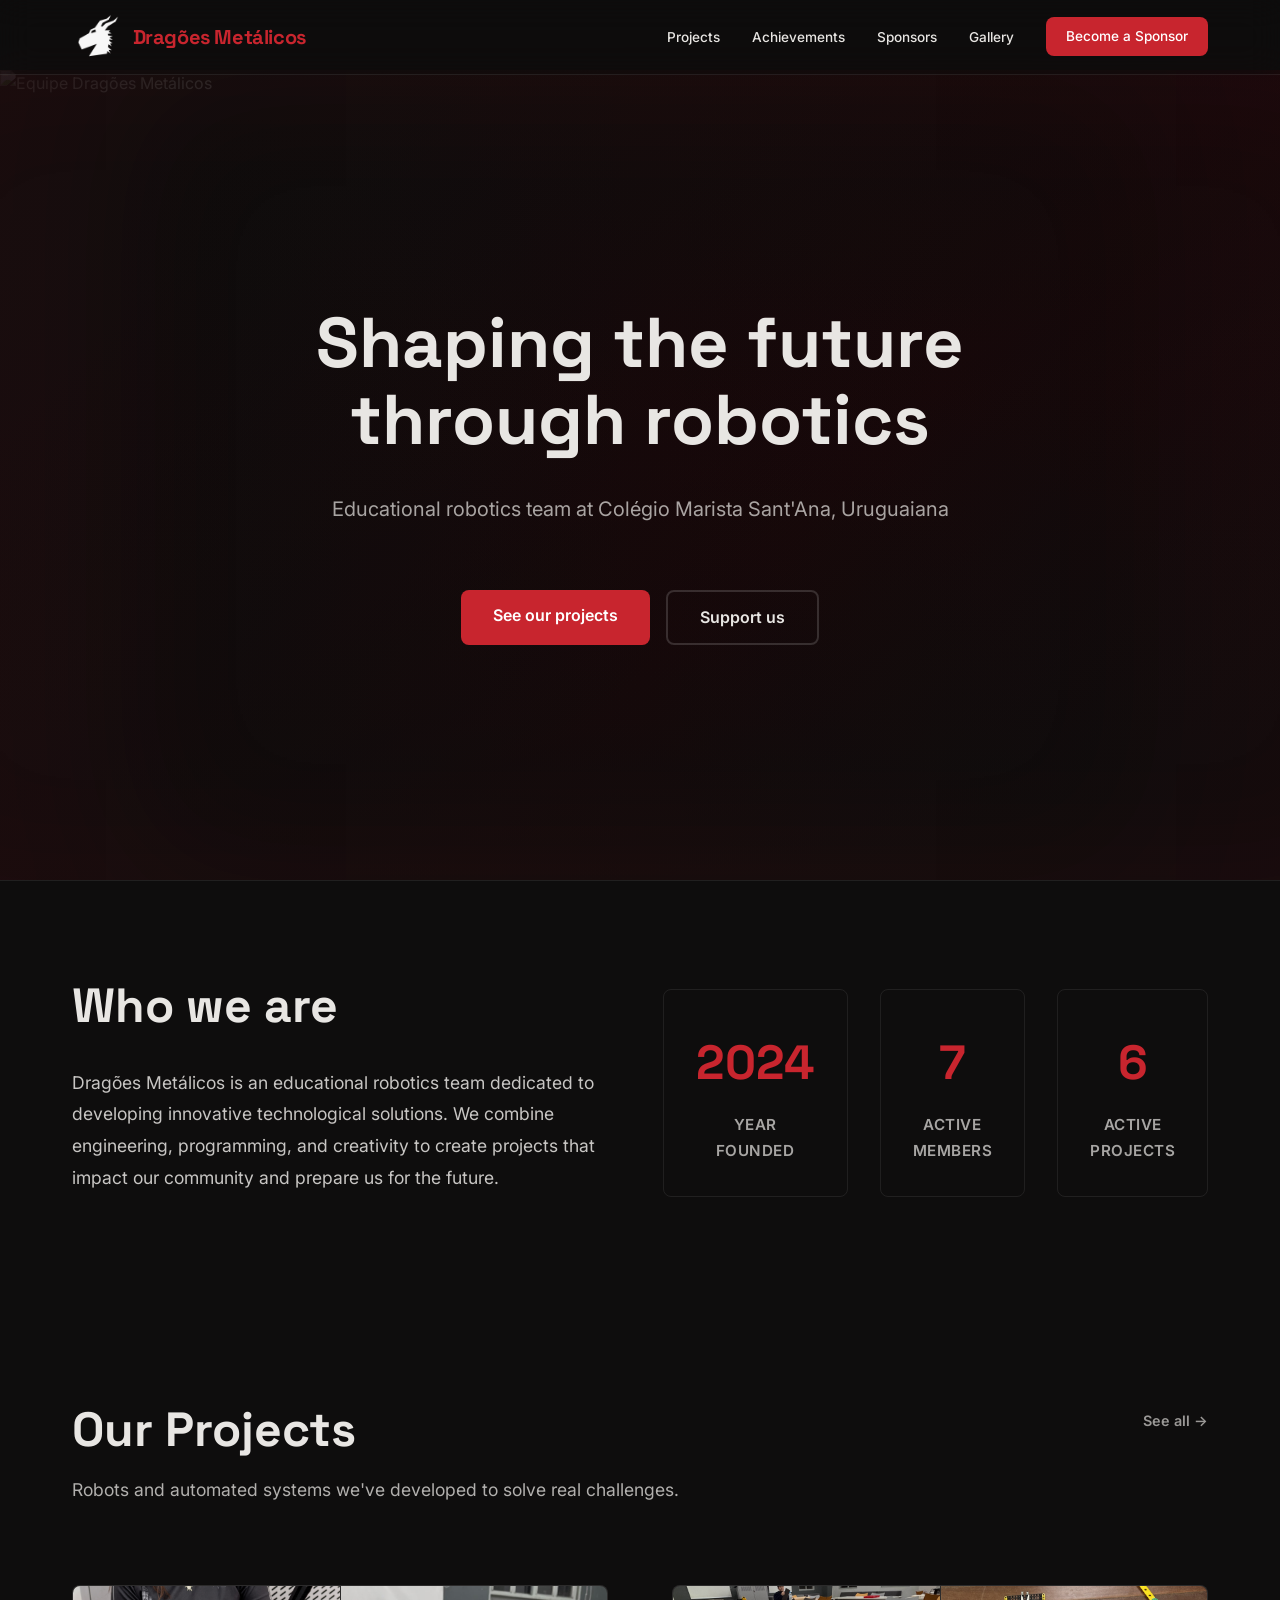
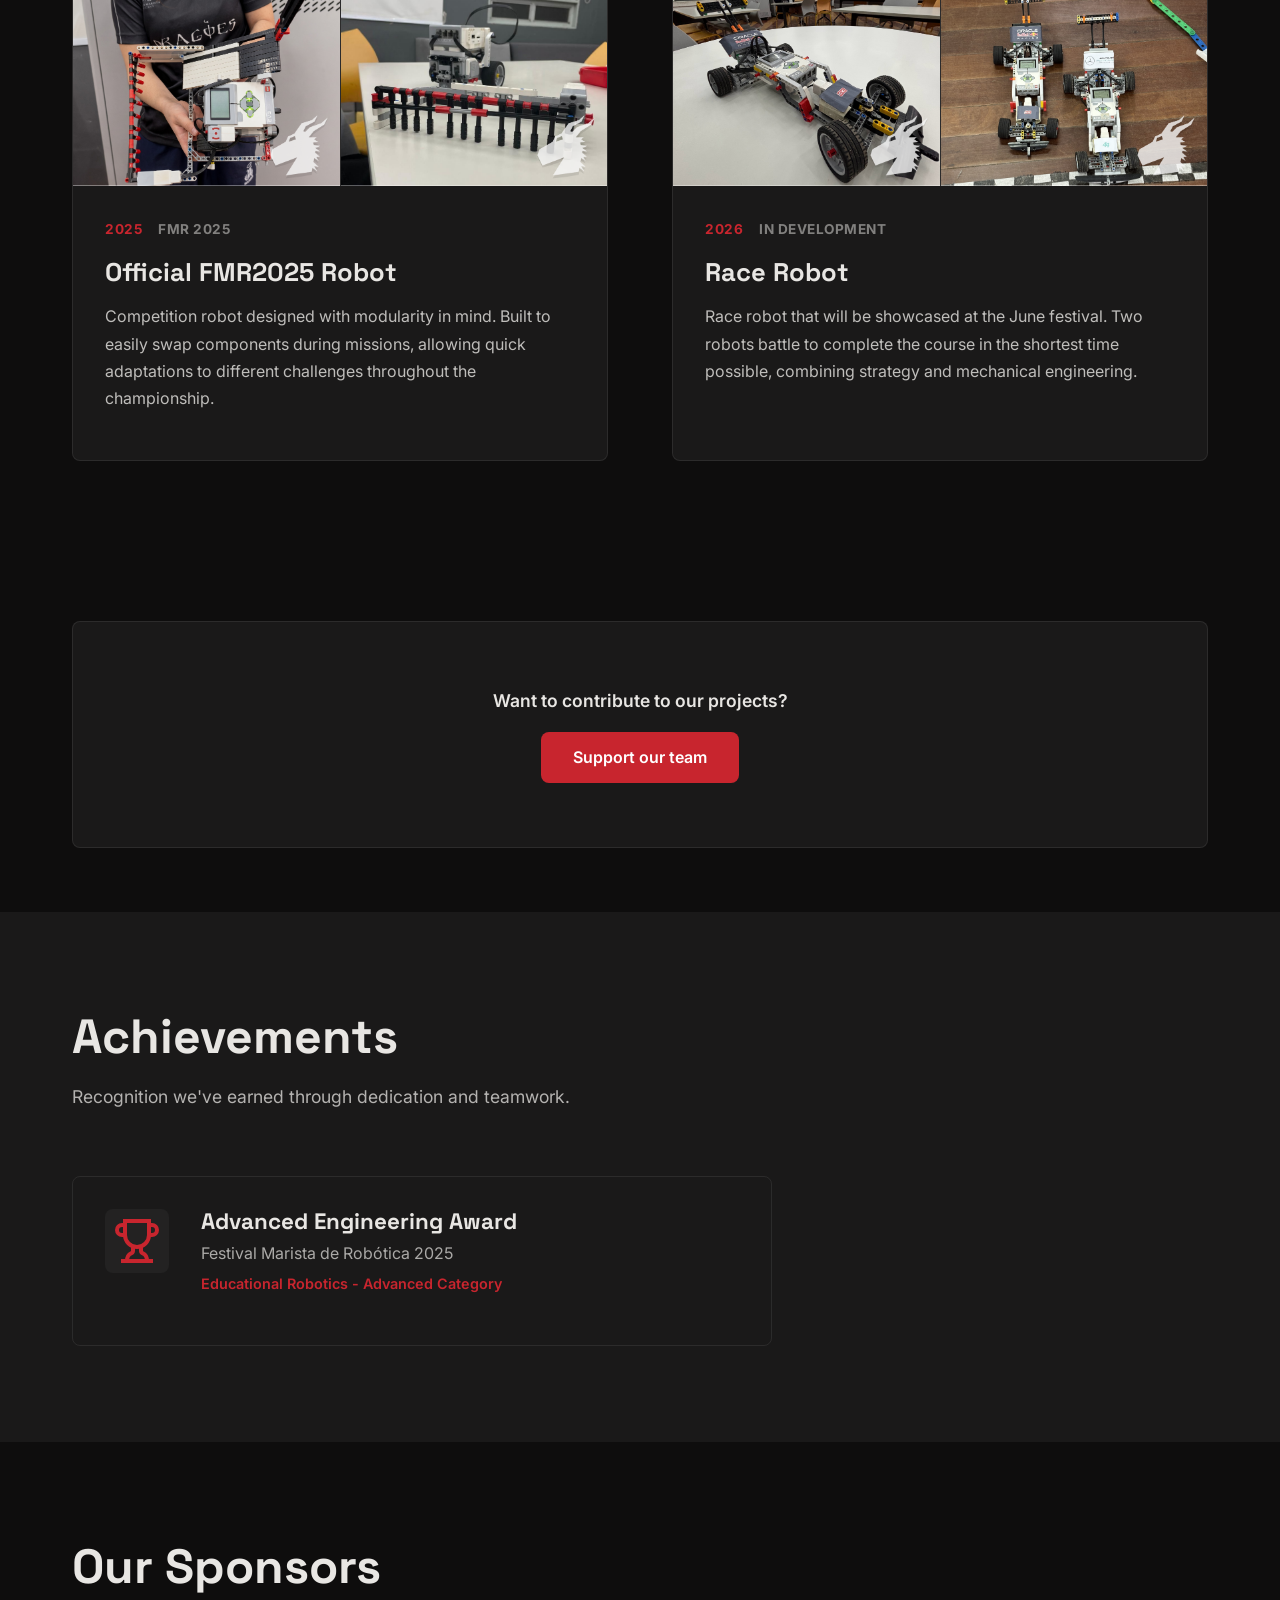
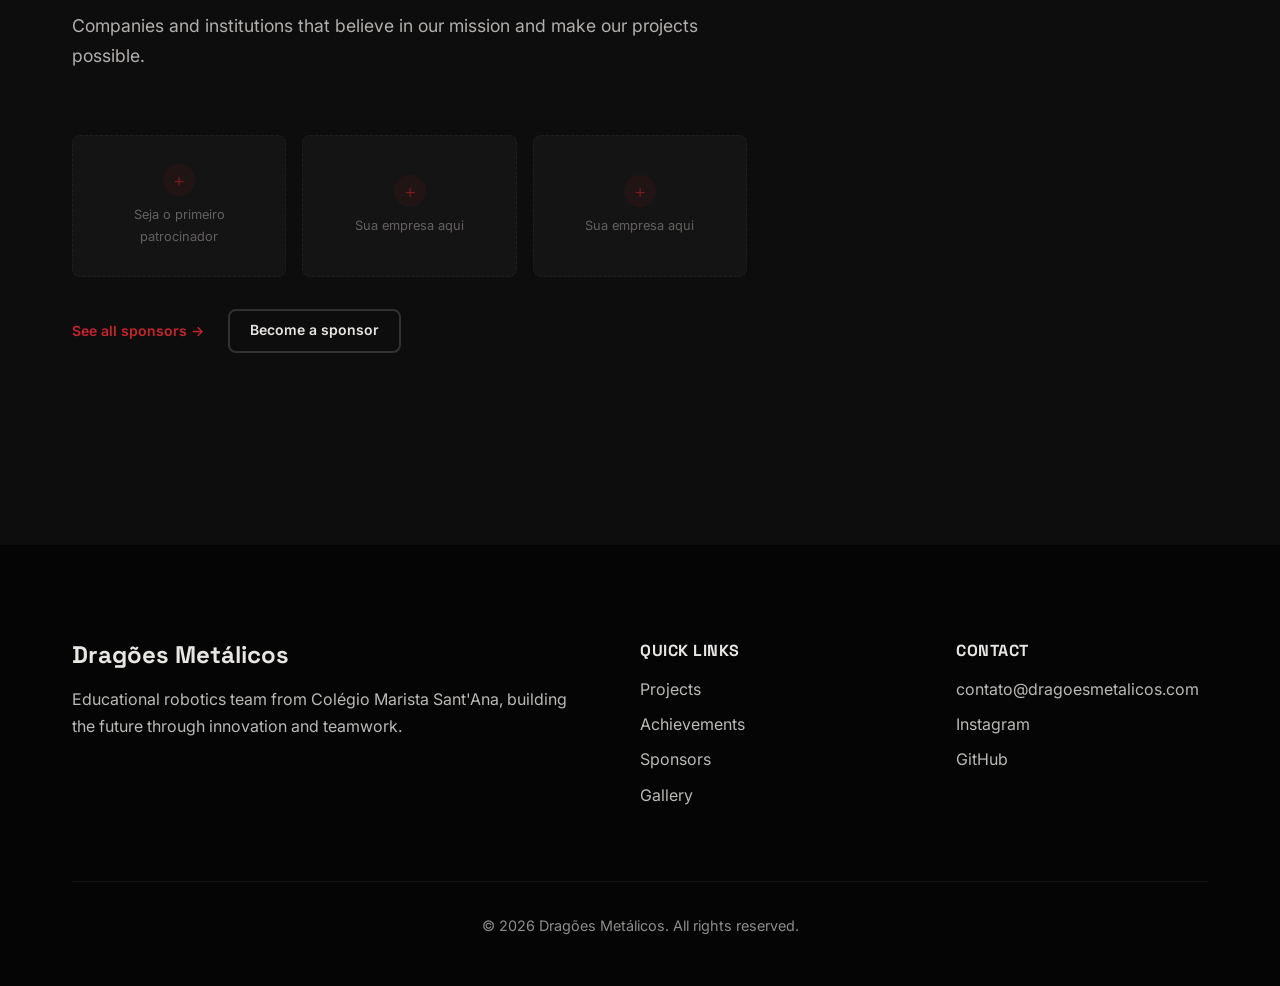
==== commit 94b6081a: "update: atualizações no conteúdo do site" ====
--- a/index.html
+++ b/index.html
@@ -18,7 +18,7 @@
     <header class="header">
         <div class="container">
             <nav class="nav">
-                <a href="#home" class="logo"><img src="Images/logo/logo+santana2.png" alt="Logo" class="logo-img"
+                <a href="#home" class="logo"><img src="Images/logo/logo_png.png" alt="Logo" class="logo-img"
                         onerror="this.style.display='none'">Dragões Metálicos</a>
                 <div class="nav-right">
                     <button class="menu-toggle" id="menuToggle" aria-label="Abrir menu" aria-expanded="false"
@@ -48,7 +48,7 @@
     <!-- HERO -->
     <section class="hero" id="home">
         <picture>
-            <source media="(max-width: 767px)" srcset="Images/Galeria/mobile-equipe_25.jpg">
+            <source media="(max-width: 767px)" srcset="Images/Galeria/mobile-equipe_25.png">
             <img src="Images/Galeria/equipe_25.png" alt="Equipe Dragões Metálicos" class="hero-bg-photo">
         </picture>
         <div class="hero-bg-overlay"></div>
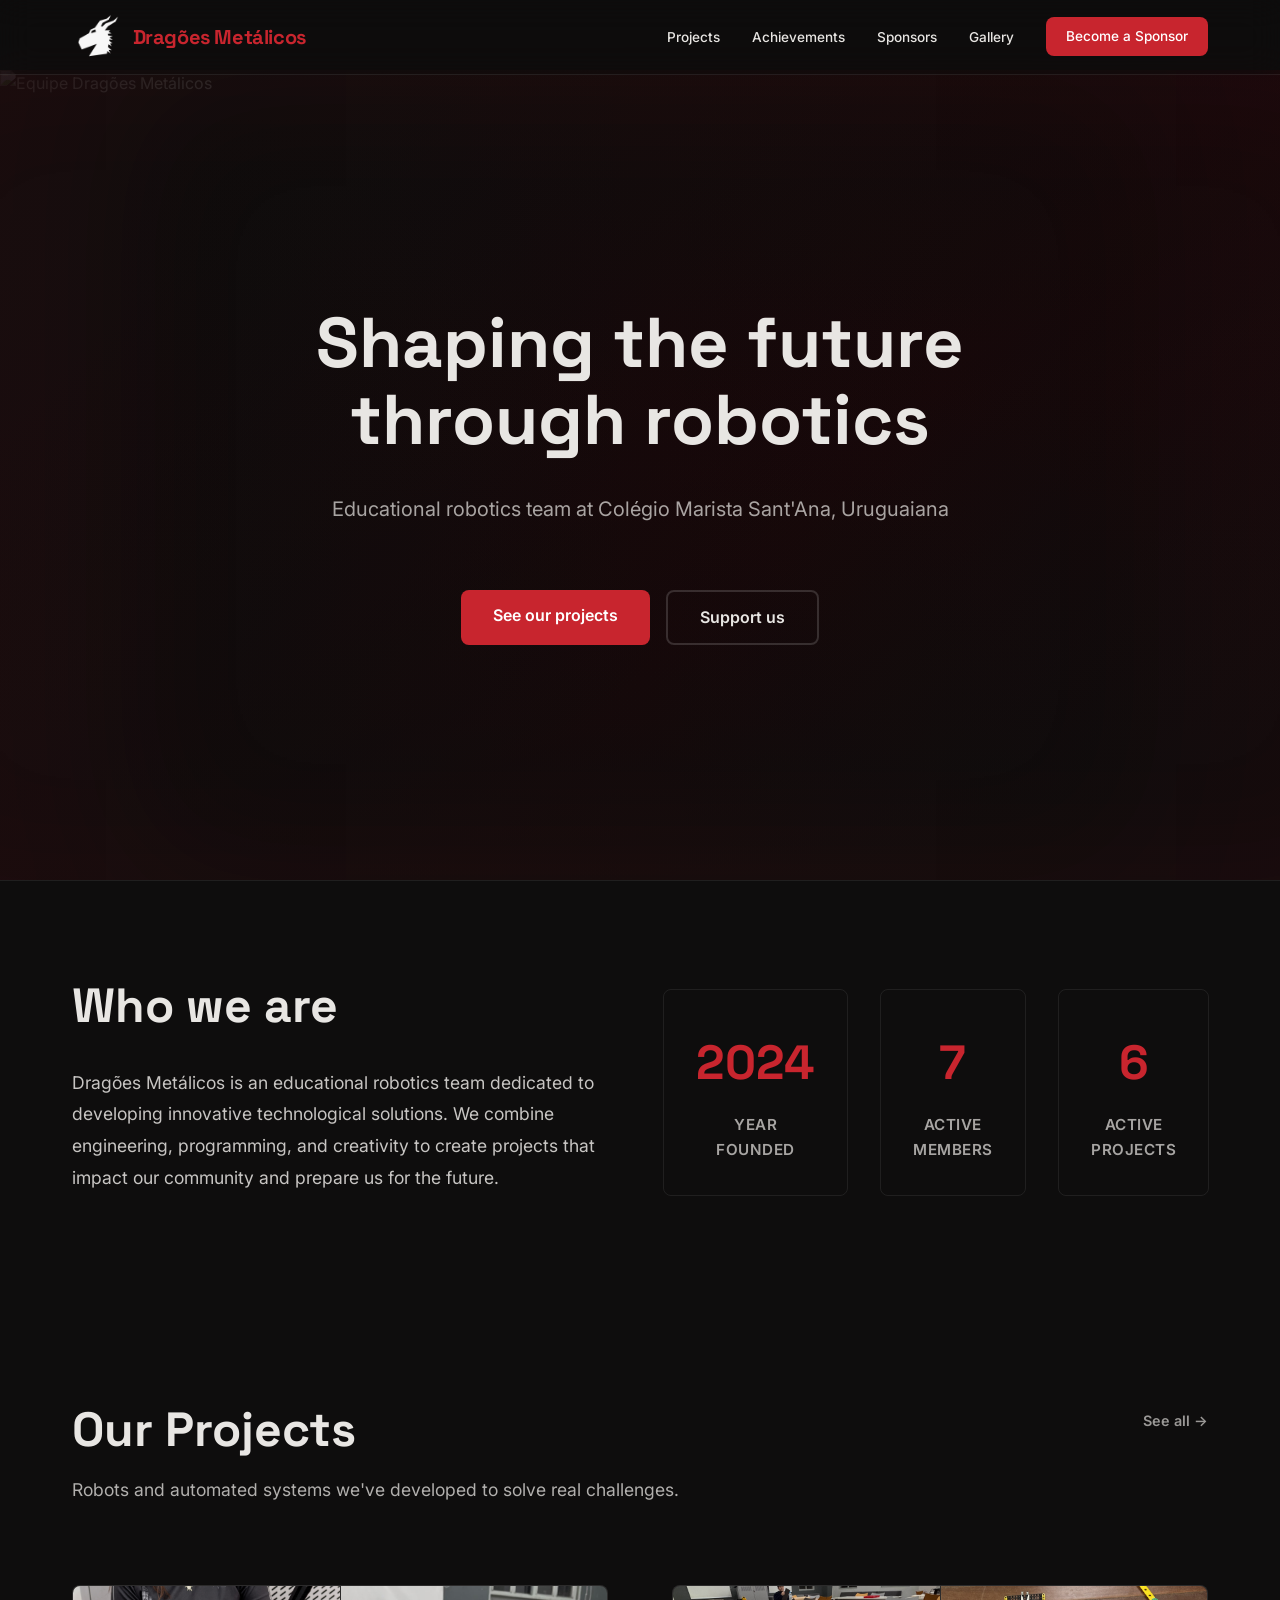
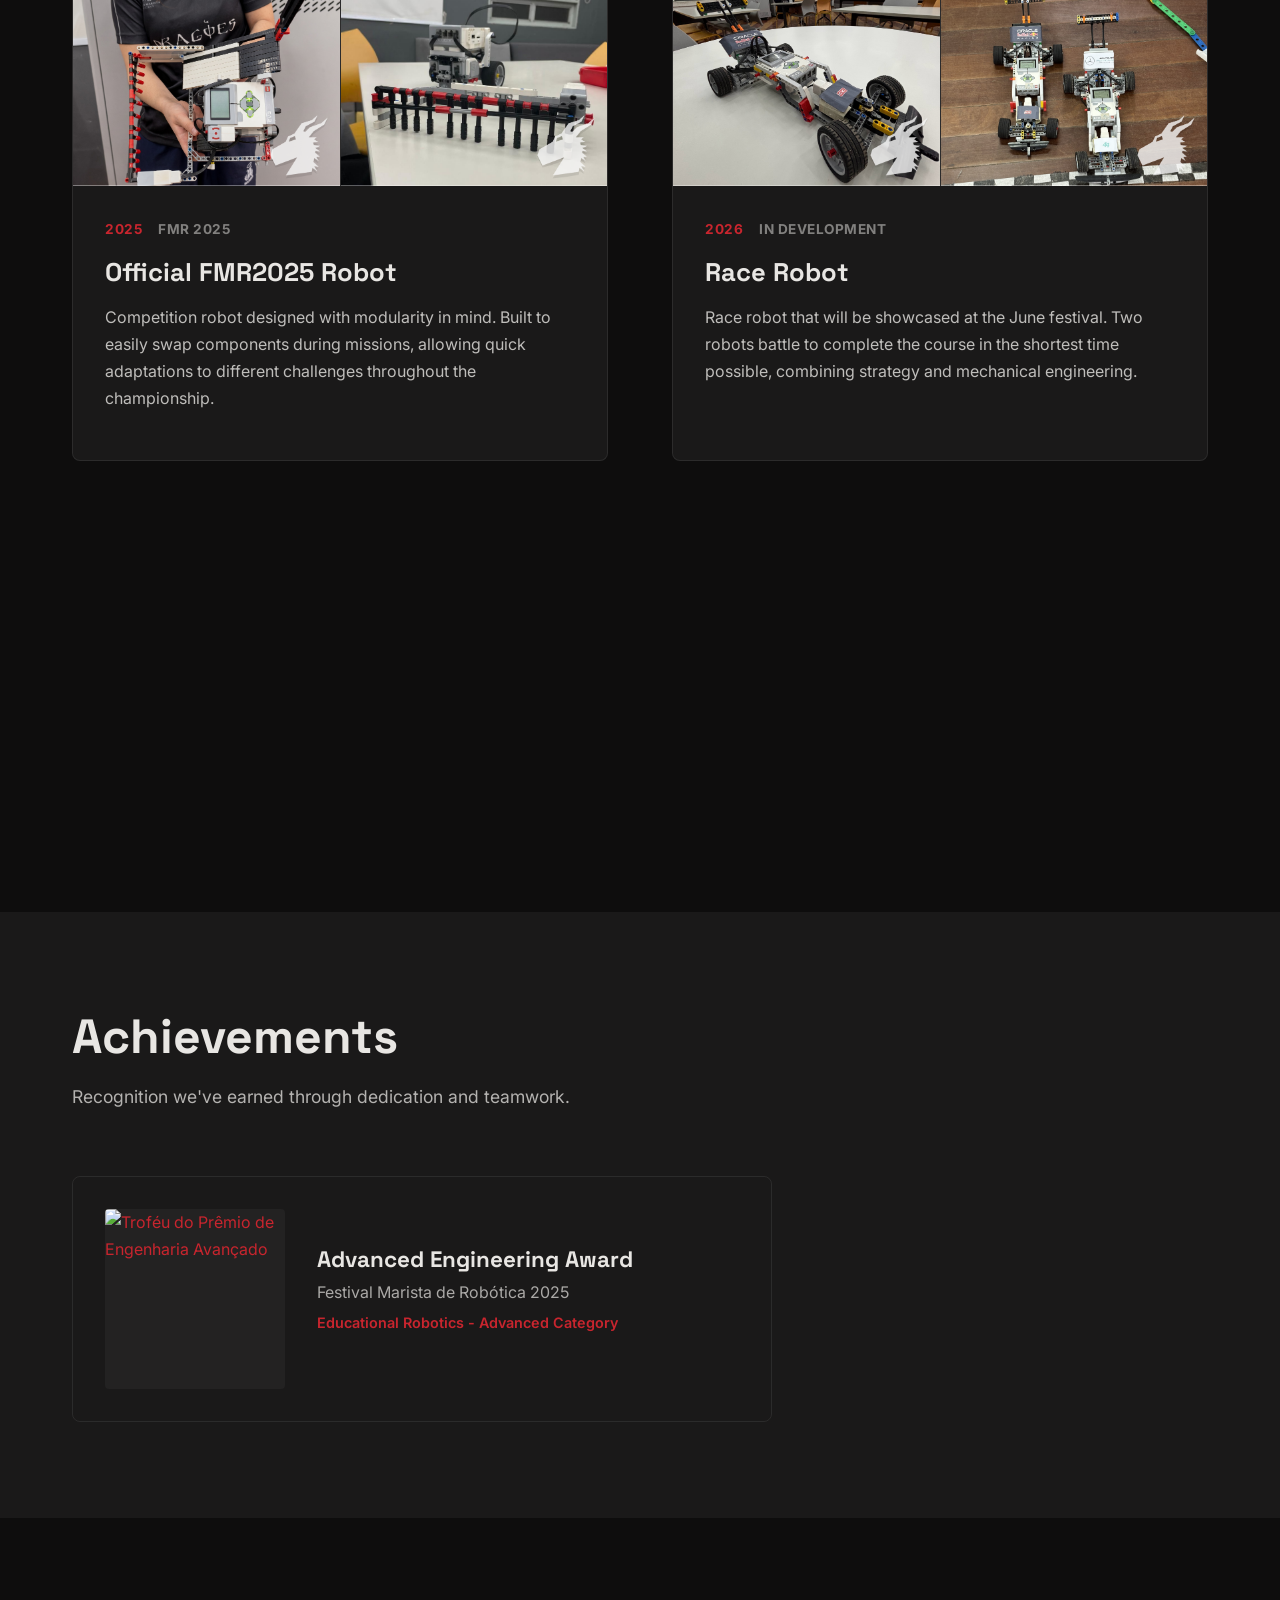
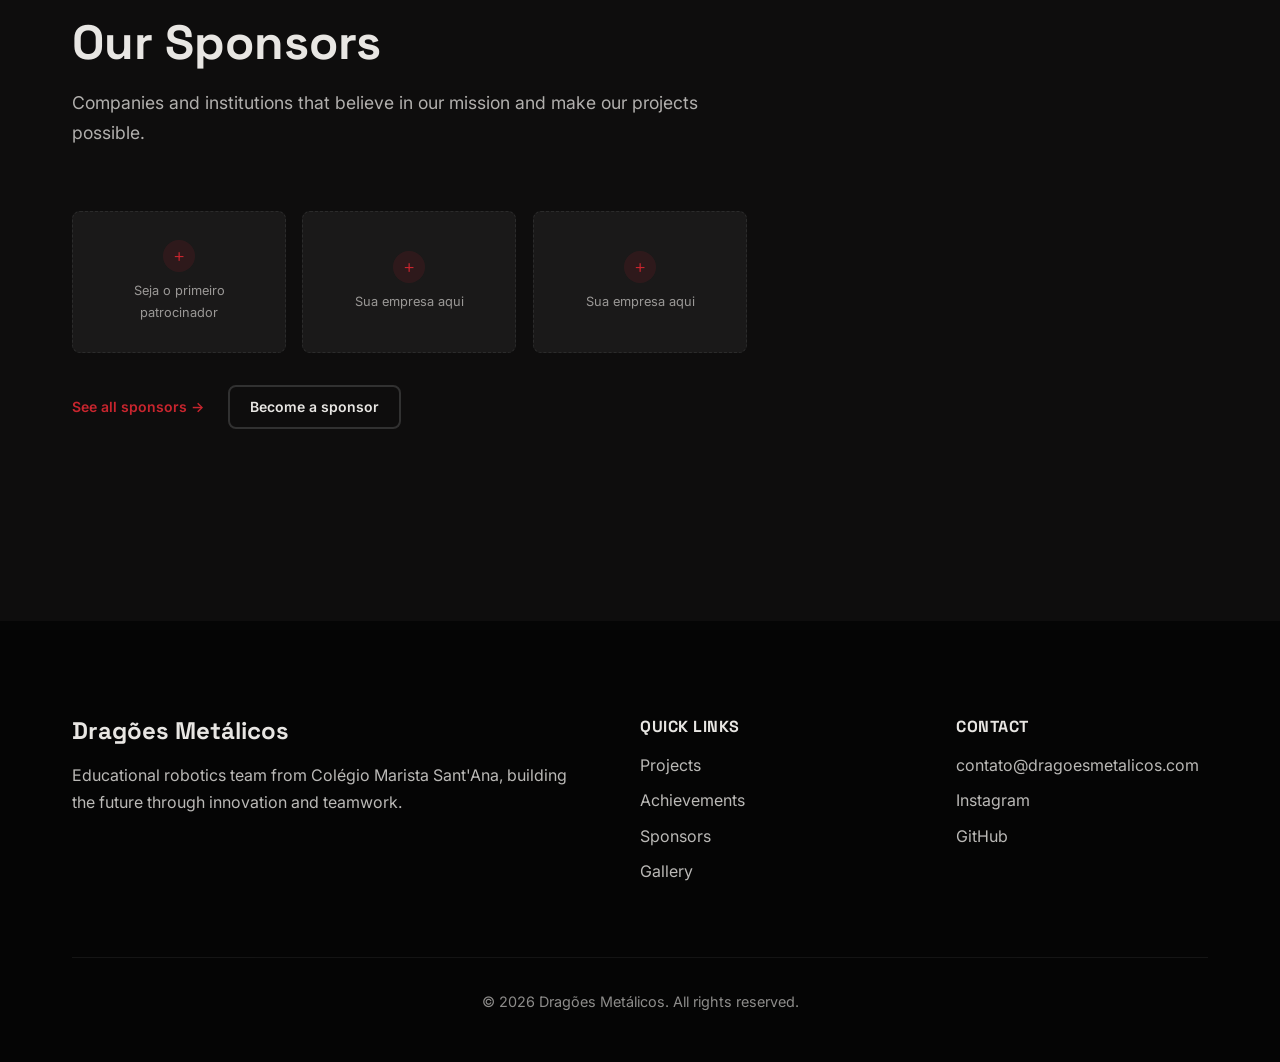
==== commit 81e9d58f: ":sparkles: update: melhoria visuail" ====
--- a/index.html
+++ b/index.html
@@ -10,6 +10,7 @@
     <link
         href="https://fonts.googleapis.com/css2?family=Inter:wght@400;500;600;700&family=Space+Grotesk:wght@500;600;700&display=swap"
         rel="stylesheet">
+    <link rel="icon" type="image/png" href="Images/logo/logo_png.png">
     <link rel="stylesheet" href="styles.css">
 </head>
 
@@ -32,7 +33,7 @@
                         <li><a href="#conquistas" data-en="Achievements">Conquistas</a></li>
                         <li><a href="sponsors.html" data-en="Sponsors">Patrocinadores</a></li>
                         <li><a href="gallery.html" data-en="Gallery">Galeria</a></li>
-                        <li><a href="sponsors.html" class="nav-cta" data-en="Become a Sponsor">Seja Patrocinador</a>
+                        <li><a href="sponsors.html#seja-patrocinador" class="nav-cta" data-en="Become a Sponsor">Seja Patrocinador</a>
                         </li>
                     </ul>
                     <div class="geo-badge" id="geoBadge" title="Experiência adaptada automaticamente para sua região / Experience customized for your region.">
@@ -116,7 +117,7 @@
 
             <div class="projects-grid">
                 <!-- Project 1 -->
-                <article class="project-card">
+                <a href="projects/project-fmr2025.html" class="project-card" aria-label="Abrir projeto Robô oficial FMR2025">
                     <div class="project-images">
                         <img src="Images/Galeria/robot_fmr1.png" alt="Visão frontal do robô FMR2025"
                             class="project-image" style="object-fit: cover; width: 100%;">
@@ -136,10 +137,10 @@
                             campeonato.
                         </p>
                     </div>
-                </article>
+                </a>
 
                 <!-- Project 2 -->
-                <article class="project-card">
+                <a href="projects/project-race-robot.html" class="project-card" aria-label="Abrir projeto Robô de Corrida">
                     <div class="project-images">
                         <img src="Images/Galeria/robot-f1_1.png" alt="Robô de Corrida F1 na pista" class="project-image"
                             style="object-fit: cover; width: 100%;">
@@ -159,7 +160,7 @@
                             e engenharia mecânica.
                         </p>
                     </div>
-                </article>
+                </a>
             </div>
 
         </div>
@@ -187,14 +188,7 @@
 
             <div class="achievement-card">
                 <div class="achievement-icon">
-                    <svg width="48" height="48" viewBox="0 0 24 24" fill="none" stroke="currentColor" stroke-width="2">
-                        <path d="M6 9H4.5a2.5 2.5 0 0 1 0-5H6"></path>
-                        <path d="M18 9h1.5a2.5 2.5 0 0 0 0-5H18"></path>
-                        <path d="M4 22h16"></path>
-                        <path d="M10 14.66V17c0 .55-.47.98-.97 1.21C7.85 18.75 7 20.24 7 22"></path>
-                        <path d="M14 14.66V17c0 .55.47.98.97 1.21C16.15 18.75 17 20.24 17 22"></path>
-                        <path d="M18 2H6v7a6 6 0 0 0 12 0V2Z"></path>
-                    </svg>
+                    <img src="Images/Galeria/trophy.png" alt="Troféu do Prêmio de Engenharia Avançado" class="achievement-trophy">
                 </div>
                 <div class="achievement-content">
                     <h3 class="achievement-title" data-en="Advanced Engineering Award">Prêmio de Engenharia Avançado
@@ -245,7 +239,7 @@
             <div class="sponsors-flat-footer">
                 <a href="sponsors.html" class="sponsors-see-all" data-en="See all sponsors →">Ver página de
                     patrocinadores →</a>
-                <a href="sponsors.html" class="btn btn-secondary"
+                <a href="sponsors.html#seja-patrocinador" class="btn btn-secondary"
                     style="font-size:0.875rem; padding:0.6rem 1.25rem; width:auto;" data-en="Become a sponsor">Quero
                     patrocinar</a>
             </div>
--- a/styles.css
+++ b/styles.css
@@ -44,6 +44,24 @@
     line-height: 1.7;
     font-size: 16px;
     overflow-x: hidden;
+}
+
+.scroll-reveal {
+    opacity: 0;
+    transform: translateY(28px);
+    filter: blur(2px);
+    transition:
+        opacity 0.75s ease,
+        transform 0.75s cubic-bezier(0.2, 0.8, 0.2, 1),
+        filter 0.75s ease;
+    transition-delay: var(--reveal-delay, 0ms);
+    will-change: opacity, transform, filter;
+}
+
+.scroll-reveal.is-visible {
+    opacity: 1;
+    transform: translateY(0);
+    filter: blur(0);
 }
 
 .container {
@@ -707,6 +725,9 @@
     overflow: hidden;
     transition: var(--transition);
     background: var(--color-surface);
+    display: block;
+    color: inherit;
+    text-decoration: none;
 }
 
 .project-card:hover {
@@ -794,7 +815,7 @@
     padding: var(--spacing-md);
     border: 1px solid var(--color-border);
     border-radius: var(--radius);
-    align-items: flex-start;
+    align-items: center;
     max-width: 700px;
     transition: var(--transition);
 }
@@ -806,14 +827,24 @@
 
 .achievement-icon {
     flex-shrink: 0;
-    width: 64px;
-    height: 64px;
+    width: 180px;
+    height: 180px;
     display: flex;
     align-items: center;
     justify-content: center;
     background: var(--color-surface-alt);
-    border-radius: var(--radius);
+    border-radius: calc(var(--radius) - 4px);
     color: var(--color-primary);
+    overflow: hidden;
+}
+
+.achievement-trophy {
+    width: 100%;
+    height: 100%;
+    object-fit: cover;
+    object-position: center;
+    display: block;
+    padding: 0;
 }
 
 .achievement-content {
@@ -1333,6 +1364,20 @@
   text-decoration: underline;
 }
 
+@media (prefers-reduced-motion: reduce) {
+    html {
+        scroll-behavior: auto;
+    }
+
+    .scroll-reveal,
+    .scroll-reveal.is-visible {
+        opacity: 1;
+        transform: none;
+        filter: none;
+        transition: none;
+    }
+}
+
 /* ================================
    RESPONSIVE
    ================================ */
